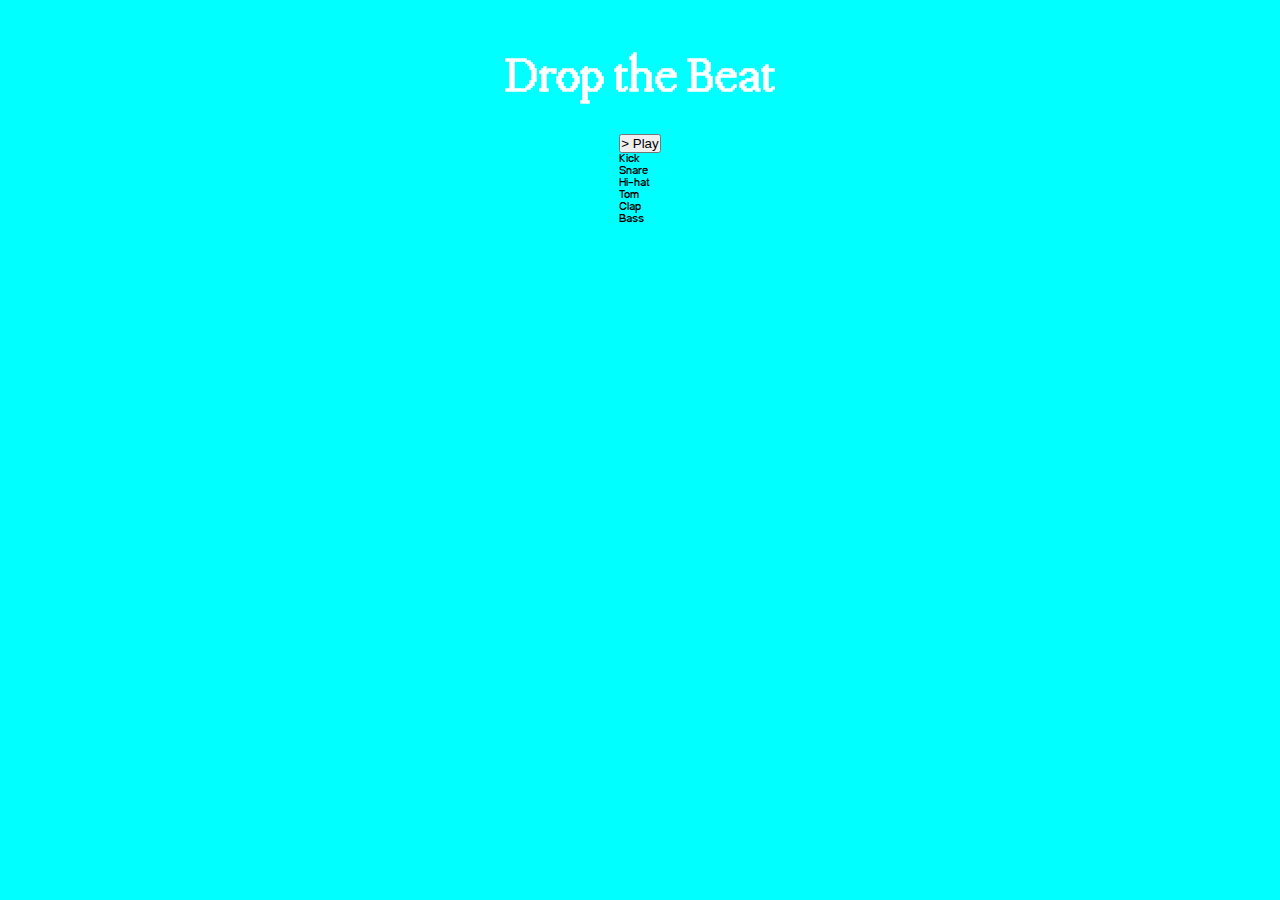
==== index.html @ ed053c02 "main" ====
<!DOCTYPE html>
<html lang="en">
<head>
    <meta charset="UTF-8" />
    <meta name="viewport" content="width=device-width, initial-scale=1.0" />
    <meta http-equiv="X-UA-Compatible" content="ie=edge" />
    <title>Music App</title>
    <link rel="stylesheet" href="styles.css" />
</head>
    <!-- main screen -->
    <div class="main-container">
        <header>
            <h1>Drop the Beat</h1>
        </header>
        <div class="general-section-user">
            <div id="user-music-controls">
                <p id="button-play-div">
                    <button onclick="playUserMusic()" class="btn-control" id="btn-play">
                        > Play
                    </button>
                </p>
                <p id="start-or-listen-button"></p>
            </div>
            <div class="user-notes-pad">
                <div class="notes-def-col">
                    <div class="note-def">
                        Kick
                        <audio class="sound" src="assets/sounds/kit1/kick2.wav"></audio>
                    </div>
                    <div class="note-def">
                        Snare
                        <audio class="sound" src="assets/sounds/kit1/snare2.wav"></audio>
                    </div>
                    <div class="note-def">
                        Hi-hat
                        <audio class="sound" src="assets/sounds/kit1/hi-hat3.wav"></audio>
                    </div>
                    <div class="note-def">
                        Tom
                        <audio class="sound" src="assets/sounds/kit1/tom2.wav"></audio>
                    </div>
                    <div class="note-def">
                        Clap
                        <audio class="sound" src="assets/sounds/kit1/clap1.wav"></audio>
                    </div>
                    <div class="note-def">
                        Bass
                        <audio class="sound" src="assets/sounds/kit1/bass1.wav"></audio>
                    </div>
                </div>
</body>
<script src="src/partitions.js"></script>
<script src="src/setup.js"></script>
<script src="src/index.js"></script>
</html>
---- styles.css ----
@font-face {
    font-family: 'PP Mondwest';
    src: url('/assets/fonts/PPMondwest-Regular.otf');
}

@font-face {
    font-family: 'PP  Neuebit';
    src: url('/assets/fonts/PPNeueBit-Bold.otf');
}

* {
  margin: 0;
  padding: 0;
  box-sizing: border-box;
}

body {
  font-family: 'PP  Neuebit';
  background-color: aqua;
}

#game-start-page {
  display: flex;
  align-items: center;
  top: 130px;
  left: 10vw;
  width: 80vw;
  height: 500px;
}

#score-board {
  display: none;
  flex-direction: column;
  align-items: center;
  top: 30vh;
  left: 30vw;
  width: 500px;
  animation-name: boxAppears;
  animation-duration: 1s;
}

#end-game-board {
  display: none;
  flex-direction: column;
  align-items: center;
  top: 0;
  left: 20vw;
  width: 700px;
  animation-name: boxAppears;
  animation-duration: 1s;
}

#game-start-page,
#score-board,
#end-game-board {
  position: fixed;
  border: solid 3px black;
  background-color: white;
  border-radius: 20px;
  padding: 30px 10px;
  box-shadow: 3px 3px 10px rgba(0, 0, 0, 0.7);
}

#end-game-buttons {
  display: flex;
}

#end-game-board p,
#score-board p {
  line-height: 35px;
  font-size: 22px;
}

.board-total-p,
#board-total-score,
#end-game-score {
  font-weight: bold;
  font-size: 30px;
}

.game-description {
  flex: 1;
  display: flex;
  flex-direction: column;
  align-items: center;
}

.game-description img {
  width: 100%;
  height: auto;
}

.game-description p {
  font-size: 20px;
  line-height: 30px;
  text-align: center;
  padding: 10px;
}

.main-container {
  display: flex;
  flex-wrap: wrap;
  justify-content: center;
  align-items: center;
}

header {
  width: 100%;
}

h1 {
  margin: 50px 0 30px 0;
  text-align: center;
  font-family: "PP Mondwest";
  color: white;
  font-size: 50px;
  font-weight: 700;
}

h2 {
  text-align: center;
  font-family: "PP Mondwest", sans-serif;
  font-size: 30px;
  font-weight: 700;
  padding: 15px 0;
}

header p {
  font-size: 20px;
}

.note-def:hover,
.btn-control:hover {
  background-color: rgb(0, 38, 255);
}

.note-def:active {
  transform: scale(0.8);
}
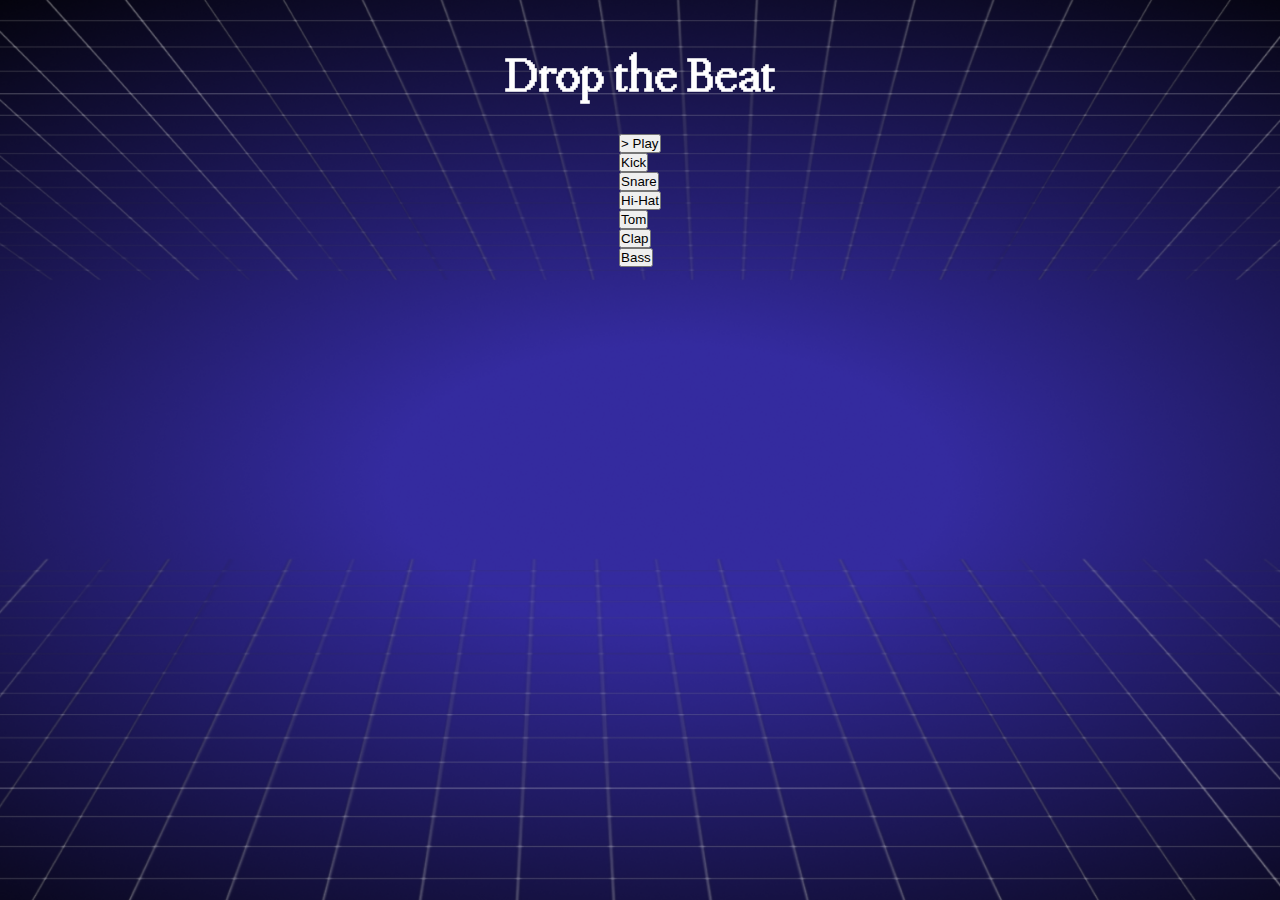
==== commit 1bd030af: "made the audio function" ====
--- a/index.html
+++ b/index.html
@@ -24,28 +24,28 @@
             <div class="user-notes-pad">
                 <div class="notes-def-col">
                     <div class="note-def">
-                        Kick
-                        <audio class="sound" src="assets/sounds/kit1/kick2.wav"></audio>
+                        <button onclick="playSound('kick-audio')">Kick</button>
+                        <audio  id="kick-audio" class="sound" src="assets/sounds/kit1/kick2.wav"></audio>
                     </div>
                     <div class="note-def">
-                        Snare
-                        <audio class="sound" src="assets/sounds/kit1/snare2.wav"></audio>
+                        <button onclick="playSound('snare2-audio')">Snare</button>
+                        <audio id="snare2-audio" class="sound" src="assets/sounds/kit1/snare2.wav"></audio>
                     </div>
                     <div class="note-def">
-                        Hi-hat
-                        <audio class="sound" src="assets/sounds/kit1/hi-hat3.wav"></audio>
+                        <button onclick="playSound('hi-hat1-audio')">Hi-Hat</button>
+                        <audio id="hi-hat1-audio" class="sound" src="assets/sounds/kit1/hi-hat3.wav"></audio>
                     </div>
                     <div class="note-def">
-                        Tom
-                        <audio class="sound" src="assets/sounds/kit1/tom2.wav"></audio>
+                        <button onclick="playSound('tom1-audio')">Tom</button>
+                        <audio id="tom1-audio" class="sound" src="assets/sounds/kit1/tom2.wav"></audio>
                     </div>
                     <div class="note-def">
-                        Clap
-                        <audio class="sound" src="assets/sounds/kit1/clap1.wav"></audio>
+                        <button onclick="playSound('clap1-audio')">Clap</button>
+                        <audio id="clap1-audio" class="sound" src="assets/sounds/kit1/clap1.wav"></audio>
                     </div>
                     <div class="note-def">
-                        Bass
-                        <audio class="sound" src="assets/sounds/kit1/bass1.wav"></audio>
+                        <button onclick="playSound('bass1-audio')">Bass</button>
+                        <audio id="bass1-audio" class="sound" src="assets/sounds/kit1/bass1.wav"></audio>
                     </div>
                 </div>
 </body>
--- a/styles.css
+++ b/styles.css
@@ -15,8 +15,12 @@
 }
 
 body {
+  height: 100vh;
   font-family: 'PP  Neuebit';
-  background-color: aqua;
+  background-image: url('assets/images/BG1.png');
+  background-size: cover;
+  background-position: center;
+  background-repeat: no-repeat;
 }
 
 #game-start-page {
@@ -131,7 +135,7 @@
 
 .note-def:hover,
 .btn-control:hover {
-  background-color: rgb(0, 38, 255);
+  /* background-color: rgb(0, 38, 255); */
 }
 
 .note-def:active {
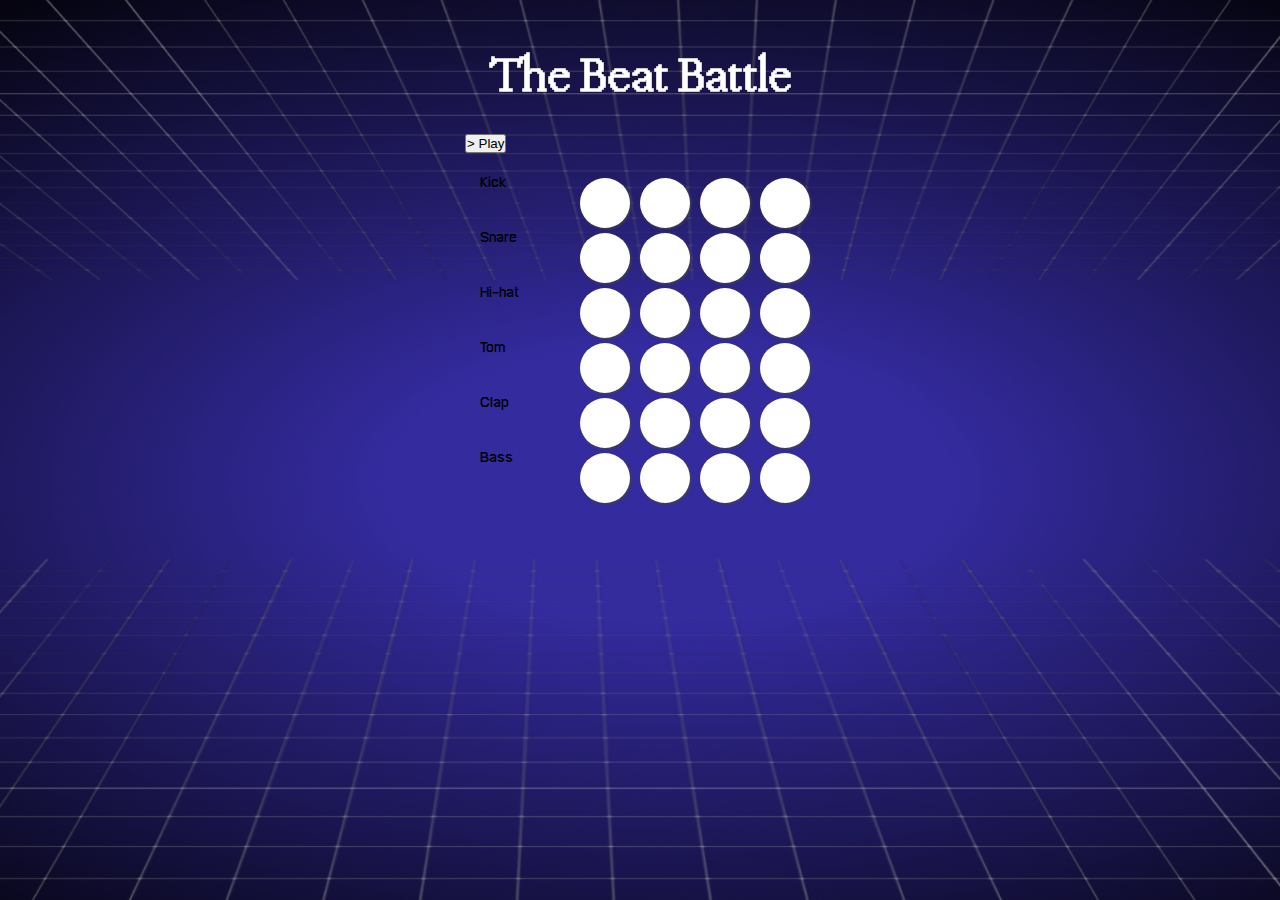
==== commit b0be40f1: "made the beat work" ====
--- a/index.html
+++ b/index.html
@@ -7,49 +7,84 @@
     <title>Music App</title>
     <link rel="stylesheet" href="styles.css" />
 </head>
-    <!-- main screen -->
+    <!-- MAIN SCREEN -->
     <div class="main-container">
         <header>
-            <h1>Drop the Beat</h1>
+          <h1>The Beat Battle</h1>
         </header>
         <div class="general-section-user">
-            <div id="user-music-controls">
-                <p id="button-play-div">
-                    <button onclick="playUserMusic()" class="btn-control" id="btn-play">
-                        > Play
-                    </button>
-                </p>
-                <p id="start-or-listen-button"></p>
+          <div id="user-music-controls">
+            <p id="button-play-div">
+              <button onclick="playUserMusic()" class="btn-control" id="btn-play">
+                > Play
+              </button>
+            </p>
+            <p id="start-or-listen-button"></p>
+          </div>
+          <div class="user-notes-pad">
+            <div class="notes-def-col">
+              <div class="note-def">
+                Kick
+                <audio class="sound" src="assets/sounds/kit1/kick2.wav"></audio>
+              </div>
+              <div class="note-def">
+                Snare
+                <audio class="sound" src="assets/sounds/kit1/snare2.wav"></audio>
+              </div>
+              <div class="note-def">
+                Hi-hat
+                <audio class="sound" src="assets/sounds/kit1/hi-hat3.wav"></audio>
+              </div>
+              <div class="note-def">
+                Tom
+                <audio class="sound" src="assets/sounds/kit1/tom2.wav"></audio>
+              </div>
+              <div class="note-def">
+                Clap
+                <audio class="sound" src="assets/sounds/kit1/clap1.wav"></audio>
+              </div>
+              <div class="note-def">
+                Bass
+                <audio class="sound" src="assets/sounds/kit1/bass1.wav"></audio>
+              </div>
             </div>
-            <div class="user-notes-pad">
-                <div class="notes-def-col">
-                    <div class="note-def">
-                        <button onclick="playSound('kick-audio')">Kick</button>
-                        <audio  id="kick-audio" class="sound" src="assets/sounds/kit1/kick2.wav"></audio>
-                    </div>
-                    <div class="note-def">
-                        <button onclick="playSound('snare2-audio')">Snare</button>
-                        <audio id="snare2-audio" class="sound" src="assets/sounds/kit1/snare2.wav"></audio>
-                    </div>
-                    <div class="note-def">
-                        <button onclick="playSound('hi-hat1-audio')">Hi-Hat</button>
-                        <audio id="hi-hat1-audio" class="sound" src="assets/sounds/kit1/hi-hat3.wav"></audio>
-                    </div>
-                    <div class="note-def">
-                        <button onclick="playSound('tom1-audio')">Tom</button>
-                        <audio id="tom1-audio" class="sound" src="assets/sounds/kit1/tom2.wav"></audio>
-                    </div>
-                    <div class="note-def">
-                        <button onclick="playSound('clap1-audio')">Clap</button>
-                        <audio id="clap1-audio" class="sound" src="assets/sounds/kit1/clap1.wav"></audio>
-                    </div>
-                    <div class="note-def">
-                        <button onclick="playSound('bass1-audio')">Bass</button>
-                        <audio id="bass1-audio" class="sound" src="assets/sounds/kit1/bass1.wav"></audio>
-                    </div>
-                </div>
-</body>
-<script src="src/partitions.js"></script>
-<script src="src/setup.js"></script>
-<script src="src/index.js"></script>
+            <div class="notes-col">
+                <div class="note" id="note-0-0" data-sound-index="0"></div>
+                <div class="note" id="note-0-1" data-sound-index="1"></div>
+                <div class="note" id="note-0-2" data-sound-index="2"></div>
+                <div class="note" id="note-0-3" data-sound-index="3"></div>
+                <div class="note" id="note-0-4" data-sound-index="4"></div>
+                <div class="note" id="note-0-5" data-sound-index="5"></div>
+            </div>
+            <div class="notes-col">
+              <div class="note" id="note-1-0"></div>
+              <div class="note" id="note-1-1"></div>
+              <div class="note" id="note-1-2"></div>
+              <div class="note" id="note-1-3"></div>
+              <div class="note" id="note-1-4"></div>
+              <div class="note" id="note-1-5"></div>
+            </div>
+            <div class="notes-col">
+              <div class="note" id="note-2-0"></div>
+              <div class="note" id="note-2-1"></div>
+              <div class="note" id="note-2-2"></div>
+              <div class="note" id="note-2-3"></div>
+              <div class="note" id="note-2-4"></div>
+              <div class="note" id="note-2-5"></div>
+            </div>
+            <div class="notes-col">
+              <div class="note" id="note-3-0"></div>
+              <div class="note" id="note-3-1"></div>
+              <div class="note" id="note-3-2"></div>
+              <div class="note" id="note-3-3"></div>
+              <div class="note" id="note-3-4"></div>
+              <div class="note" id="note-3-5"></div>
+            </div>
+          </div>
+        </div>
+      </div>
+    </body>
+    <script src="src/partitions.js"></script>
+    <script src="src/setup.js"></script>
+    <script src="src/main.js"></script>
 </html>--- a/styles.css
+++ b/styles.css
@@ -140,4 +140,52 @@
 
 .note-def:active {
   transform: scale(0.8);
+}
+
+/* KEONAS CODE */
+
+.notes-col {
+  margin: 20px 0;
+  padding: 0;
+}
+
+.note-def {
+  margin: 5px;
+  padding-left: 10px;
+  height: 50px;
+  width: 100px;
+  display: flex;
+  align-items: center;
+  font-size: 20px;
+  border-radius: 3px;
+}
+
+.note {
+  margin: 5px;
+  height: 50px;
+  width: 50px;
+  background-color: white;
+  border-radius: 30px;
+  box-shadow: 1px 1px 3px #444;
+}
+
+.user-notes-pad {
+  display: flex;
+  justify-content: center;
+}
+
+.notes-col-highlighted {
+  background-color: #FF1BE4;
+  filter: blur(1px);
+  opacity: 90%;
+  border-radius: 30px;;
+  /* transition: ease-in-out;
+    transition-duration: 0.2s; */
+}
+
+.highlighted {
+  background-color: #FF1BE4;
+  transform: scale(0.8);
+  transition: ease;
+  transition-duration: 0.3s;
 }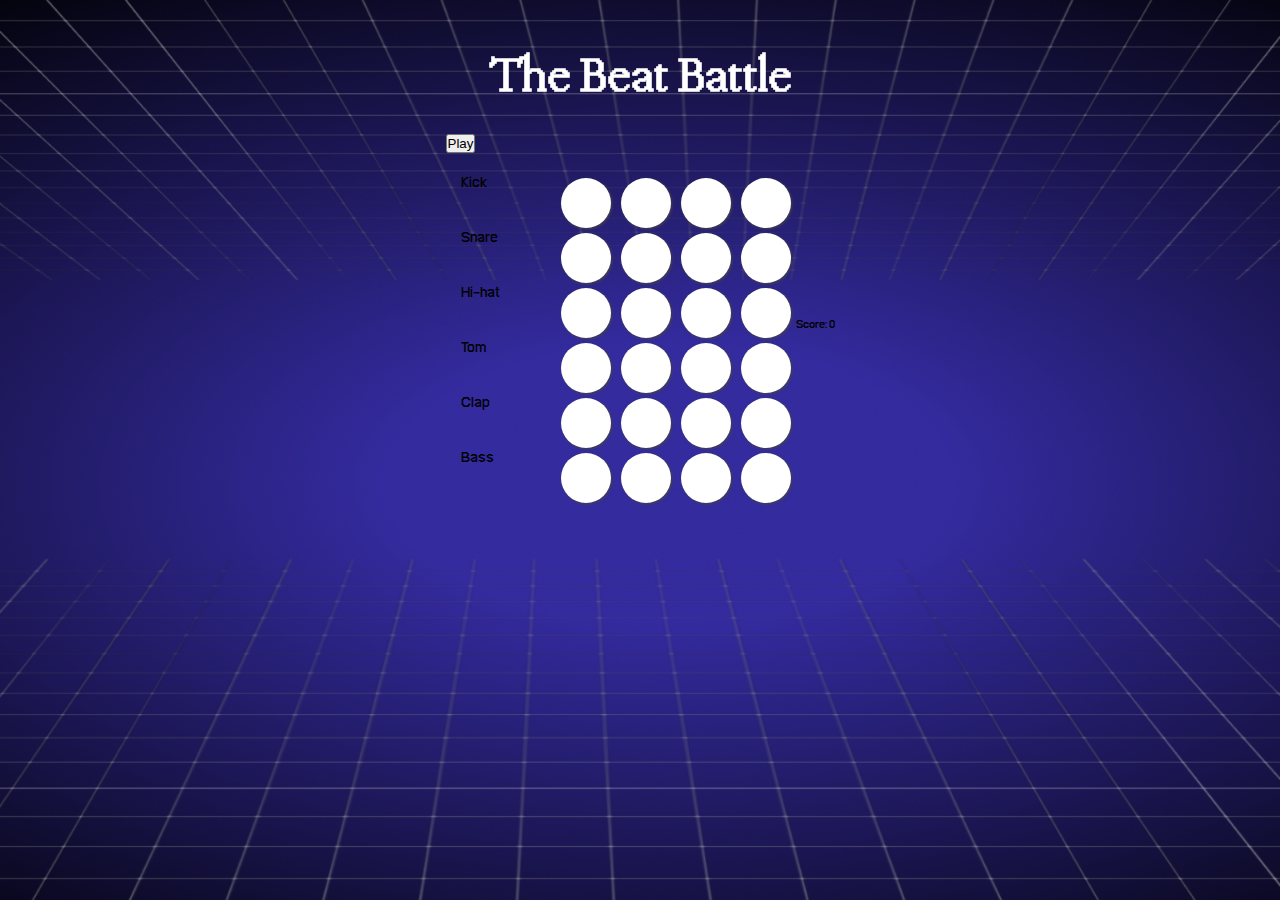
==== commit 713faf3e: "fixed play and stop button" ====
--- a/index.html
+++ b/index.html
@@ -16,7 +16,7 @@
           <div id="user-music-controls">
             <p id="button-play-div">
               <button onclick="playUserMusic()" class="btn-control" id="btn-play">
-                > Play
+                Play
               </button>
             </p>
             <p id="start-or-listen-button"></p>
@@ -82,6 +82,20 @@
             </div>
           </div>
         </div>
+        <div class="general-section-auto">
+          <div class="stats-zone">
+            <p><span id="score-span">Score: 0 </span></p>
+            <p><span id="time-span"> </span></p>
+          </div>
+          <div class="opponent-character">
+            <div class="dialog-bubble">
+              <p id="feedback-zone"></p>
+            </div>
+            <div class="opponent-character-pic">
+              <img src="assets/images/dj-char-2.png" alt="" />
+            </div>
+          </div>
+        </div>
       </div>
     </body>
     <script src="src/partitions.js"></script>
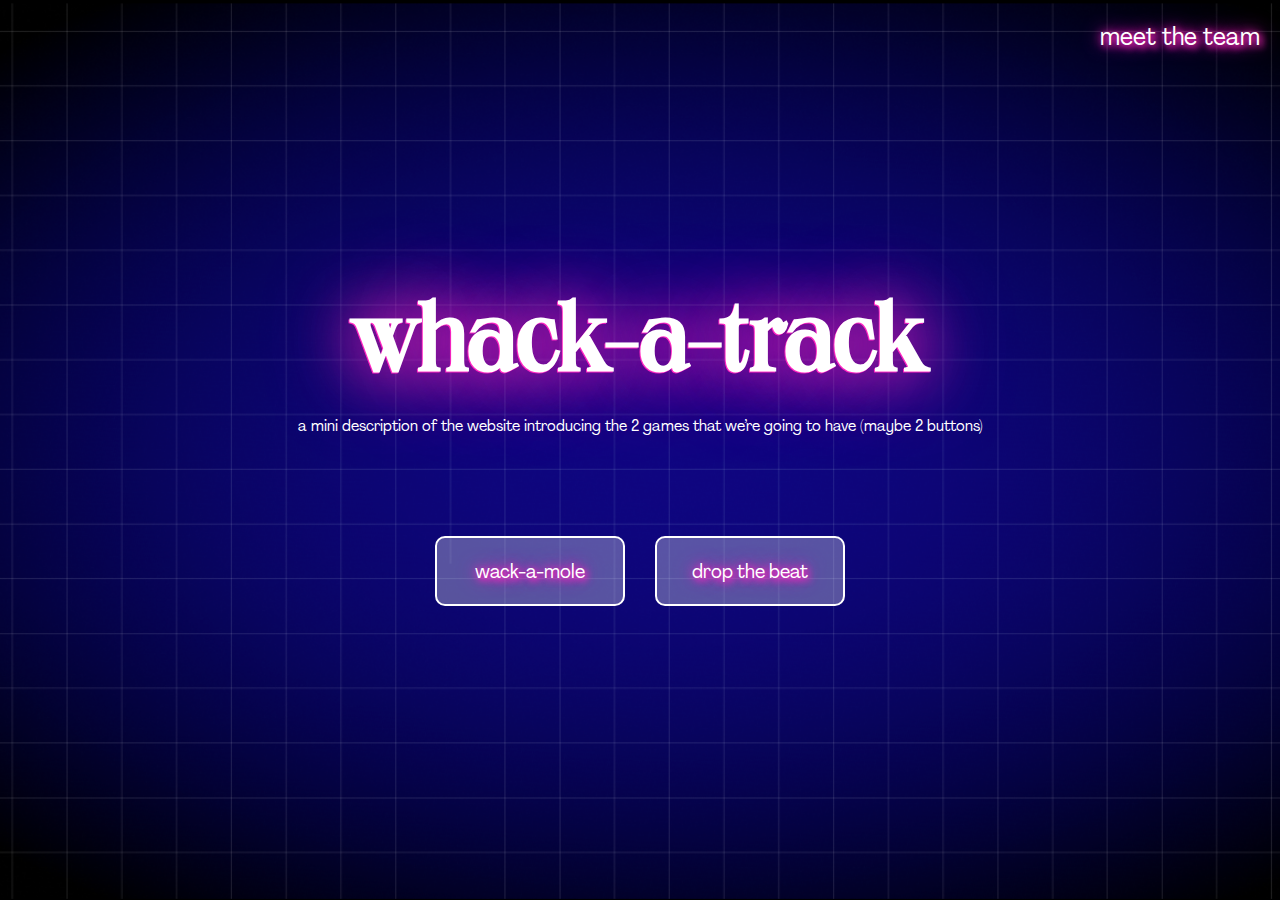
==== commit af1480eb: "made the home page" ====
--- a/index.html
+++ b/index.html
@@ -1,104 +1,28 @@
 <!DOCTYPE html>
 <html lang="en">
 <head>
-    <meta charset="UTF-8" />
-    <meta name="viewport" content="width=device-width, initial-scale=1.0" />
-    <meta http-equiv="X-UA-Compatible" content="ie=edge" />
-    <title>Music App</title>
-    <link rel="stylesheet" href="styles.css" />
+    <meta charset="UTF-8">
+    <meta name="viewport" content="width=device-width, initial-scale=1.0">
+    <title>Whack-a-Track</title>
+    <link rel="stylesheet" href="styles.css"/>
 </head>
-    <!-- MAIN SCREEN -->
-    <div class="main-container">
-        <header>
-          <h1>The Beat Battle</h1>
-        </header>
-        <div class="general-section-user">
-          <div id="user-music-controls">
-            <p id="button-play-div">
-              <button onclick="playUserMusic()" class="btn-control" id="btn-play">
-                Play
-              </button>
-            </p>
-            <p id="start-or-listen-button"></p>
-          </div>
-          <div class="user-notes-pad">
-            <div class="notes-def-col">
-              <div class="note-def">
-                Kick
-                <audio class="sound" src="assets/sounds/kit1/kick2.wav"></audio>
-              </div>
-              <div class="note-def">
-                Snare
-                <audio class="sound" src="assets/sounds/kit1/snare2.wav"></audio>
-              </div>
-              <div class="note-def">
-                Hi-hat
-                <audio class="sound" src="assets/sounds/kit1/hi-hat3.wav"></audio>
-              </div>
-              <div class="note-def">
-                Tom
-                <audio class="sound" src="assets/sounds/kit1/tom2.wav"></audio>
-              </div>
-              <div class="note-def">
-                Clap
-                <audio class="sound" src="assets/sounds/kit1/clap1.wav"></audio>
-              </div>
-              <div class="note-def">
-                Bass
-                <audio class="sound" src="assets/sounds/kit1/bass1.wav"></audio>
-              </div>
+<body>
+    <div class="mainContainer">
+        <div class="childContainer">
+            <header>
+                <h1>whack-a-track</h1>
+            </header>
+            <div class="description">
+                <p>a mini description of the website introducing the 2 games that we’re going to have (maybe 2 buttons)</p>
             </div>
-            <div class="notes-col">
-                <div class="note" id="note-0-0" data-sound-index="0"></div>
-                <div class="note" id="note-0-1" data-sound-index="1"></div>
-                <div class="note" id="note-0-2" data-sound-index="2"></div>
-                <div class="note" id="note-0-3" data-sound-index="3"></div>
-                <div class="note" id="note-0-4" data-sound-index="4"></div>
-                <div class="note" id="note-0-5" data-sound-index="5"></div>
+            <div class="navBtn">
+                <p><a href="/">wack-a-mole</a></p>
+                <p><a href="/DropTheBeat/beats.html">drop the beat</a></p>
             </div>
-            <div class="notes-col">
-              <div class="note" id="note-1-0"></div>
-              <div class="note" id="note-1-1"></div>
-              <div class="note" id="note-1-2"></div>
-              <div class="note" id="note-1-3"></div>
-              <div class="note" id="note-1-4"></div>
-              <div class="note" id="note-1-5"></div>
-            </div>
-            <div class="notes-col">
-              <div class="note" id="note-2-0"></div>
-              <div class="note" id="note-2-1"></div>
-              <div class="note" id="note-2-2"></div>
-              <div class="note" id="note-2-3"></div>
-              <div class="note" id="note-2-4"></div>
-              <div class="note" id="note-2-5"></div>
-            </div>
-            <div class="notes-col">
-              <div class="note" id="note-3-0"></div>
-              <div class="note" id="note-3-1"></div>
-              <div class="note" id="note-3-2"></div>
-              <div class="note" id="note-3-3"></div>
-              <div class="note" id="note-3-4"></div>
-              <div class="note" id="note-3-5"></div>
-            </div>
-          </div>
         </div>
-        <div class="general-section-auto">
-          <div class="stats-zone">
-            <p><span id="score-span">Score: 0 </span></p>
-            <p><span id="time-span"> </span></p>
-          </div>
-          <div class="opponent-character">
-            <div class="dialog-bubble">
-              <p id="feedback-zone"></p>
-            </div>
-            <div class="opponent-character-pic">
-              <img src="assets/images/dj-char-2.png" alt="" />
-            </div>
-          </div>
+        <div class="team">
+            <a href="/team.html">meet the team</a>
         </div>
-      </div>
-    </body>
-    <script src="src/partitions.js"></script>
-    <script src="src/setup.js"></script>
-    <script src="src/main.js"></script>
+    </div>
+</body>
 </html>--- a/styles.css
+++ b/styles.css
@@ -6,6 +6,16 @@
 @font-face {
     font-family: 'PP  Neuebit';
     src: url('/assets/fonts/PPNeueBit-Bold.otf');
+}
+
+@font-face {
+    font-family: 'PP Neue World';
+    src: url('/assets/fonts/PPNeueWorld-Regular.otf');
+}
+
+@font-face {
+    font-family: 'PP Agrandir';
+    src: url('/assets/fonts/PPAgrandir-NarrowRegular.otf');
 }
 
 * {
@@ -17,175 +27,106 @@
 body {
   height: 100vh;
   font-family: 'PP  Neuebit';
-  background-image: url('assets/images/BG1.png');
+  background-image: url('assets/images/BG2.png');
   background-size: cover;
   background-position: center;
   background-repeat: no-repeat;
 }
 
-#game-start-page {
-  display: flex;
-  align-items: center;
-  top: 130px;
-  left: 10vw;
-  width: 80vw;
-  height: 500px;
+h1 {
+    font-family: "PP Neue World";
+    color: white;
+    font-size: 100px;
+    text-shadow:
+        -1px 1px 0 #FF25C2,
+        0 0 60px #FF25C2, 
+        0 0 90px #FF25C2; 
 }
 
-#score-board {
-  display: none;
-  flex-direction: column;
-  align-items: center;
-  top: 30vh;
-  left: 30vw;
-  width: 500px;
-  animation-name: boxAppears;
-  animation-duration: 1s;
+p {
+    font-family: 'PP Agrandir';
+    font-size: 16px;
+    color: white;
 }
 
-#end-game-board {
-  display: none;
-  flex-direction: column;
-  align-items: center;
-  top: 0;
-  left: 20vw;
-  width: 700px;
-  animation-name: boxAppears;
-  animation-duration: 1s;
+.mainContainer {
+    display: flex;
+    flex-wrap: wrap;
+    justify-content: center;
+    align-items: center;
+    height: 100vh;
 }
 
-#game-start-page,
-#score-board,
-#end-game-board {
-  position: fixed;
-  border: solid 3px black;
-  background-color: white;
-  border-radius: 20px;
-  padding: 30px 10px;
-  box-shadow: 3px 3px 10px rgba(0, 0, 0, 0.7);
+.childContainer {
+    display: flex;
+    flex-direction: column;
+    justify-content: center;
+    align-items: center;
+    row-gap: 10px;
 }
 
-#end-game-buttons {
-  display: flex;
+.navBtn {
+    display: flex;
+    flex-direction: row;
+    column-gap: 30px;
+    margin-top: 90px;
 }
 
-#end-game-board p,
-#score-board p {
-  line-height: 35px;
-  font-size: 22px;
+.navBtn > :nth-child(1) {
+    height: 70px;
+    width: 190px;
+    background-color: rgba(255, 255, 255, 0.312);
+    text-align: center;
+    justify-content: center;
+    align-content: center;
+    border-radius: 10px;
+    border: white solid 2px;
+    font-size: 20px;
 }
 
-.board-total-p,
-#board-total-score,
-#end-game-score {
-  font-weight: bold;
-  font-size: 30px;
+.navBtn a:nth-child(1) {
+    text-decoration: none; 
+    color: white; 
+    text-shadow:
+        3px 3px 6px #FF25C2, 
+        0 0 10px #FF25C2,  
+        0 0 20px #FF25C2; 
 }
 
-.game-description {
-  flex: 1;
-  display: flex;
-  flex-direction: column;
-  align-items: center;
+.navBtn > :nth-child(2) {
+    height: 70px;
+    width: 190px;
+    background-color: rgba(255, 255, 255, 0.312);
+    text-align: center;
+    justify-content: center;
+    align-content: center;
+    border-radius: 10px;
+    border: white solid 2px;
+    font-size: 20px;
 }
 
-.game-description img {
-  width: 100%;
-  height: auto;
+.navBtn a:nth-child(2) {
+    text-decoration: none;
+    color: white; 
 }
 
-.game-description p {
-  font-size: 20px;
-  line-height: 30px;
-  text-align: center;
-  padding: 10px;
+.team {
+    display: flex;
+    justify-content: flex-end; 
+    align-items: flex-start; 
+    position: absolute; 
+    top: 0;
+    right: 0;
+    padding: 20px;
+    font-family: 'PP Agrandir'; 
 }
 
-.main-container {
-  display: flex;
-  flex-wrap: wrap;
-  justify-content: center;
-  align-items: center;
-}
-
-header {
-  width: 100%;
-}
-
-h1 {
-  margin: 50px 0 30px 0;
-  text-align: center;
-  font-family: "PP Mondwest";
-  color: white;
-  font-size: 50px;
-  font-weight: 700;
-}
-
-h2 {
-  text-align: center;
-  font-family: "PP Mondwest", sans-serif;
-  font-size: 30px;
-  font-weight: 700;
-  padding: 15px 0;
-}
-
-header p {
-  font-size: 20px;
-}
-
-.note-def:hover,
-.btn-control:hover {
-  /* background-color: rgb(0, 38, 255); */
-}
-
-.note-def:active {
-  transform: scale(0.8);
-}
-
-/* KEONAS CODE */
-
-.notes-col {
-  margin: 20px 0;
-  padding: 0;
-}
-
-.note-def {
-  margin: 5px;
-  padding-left: 10px;
-  height: 50px;
-  width: 100px;
-  display: flex;
-  align-items: center;
-  font-size: 20px;
-  border-radius: 3px;
-}
-
-.note {
-  margin: 5px;
-  height: 50px;
-  width: 50px;
-  background-color: white;
-  border-radius: 30px;
-  box-shadow: 1px 1px 3px #444;
-}
-
-.user-notes-pad {
-  display: flex;
-  justify-content: center;
-}
-
-.notes-col-highlighted {
-  background-color: #FF1BE4;
-  filter: blur(1px);
-  opacity: 90%;
-  border-radius: 30px;;
-  /* transition: ease-in-out;
-    transition-duration: 0.2s; */
-}
-
-.highlighted {
-  background-color: #FF1BE4;
-  transform: scale(0.8);
-  transition: ease;
-  transition-duration: 0.3s;
+.team a {
+    text-decoration: none; 
+    color: white; 
+    font-size: 25px;
+    text-shadow:
+    3px 3px 6px #FF25C2, 
+    0 0 10px #FF25C2,  
+    0 0 20px #FF25C2;
 }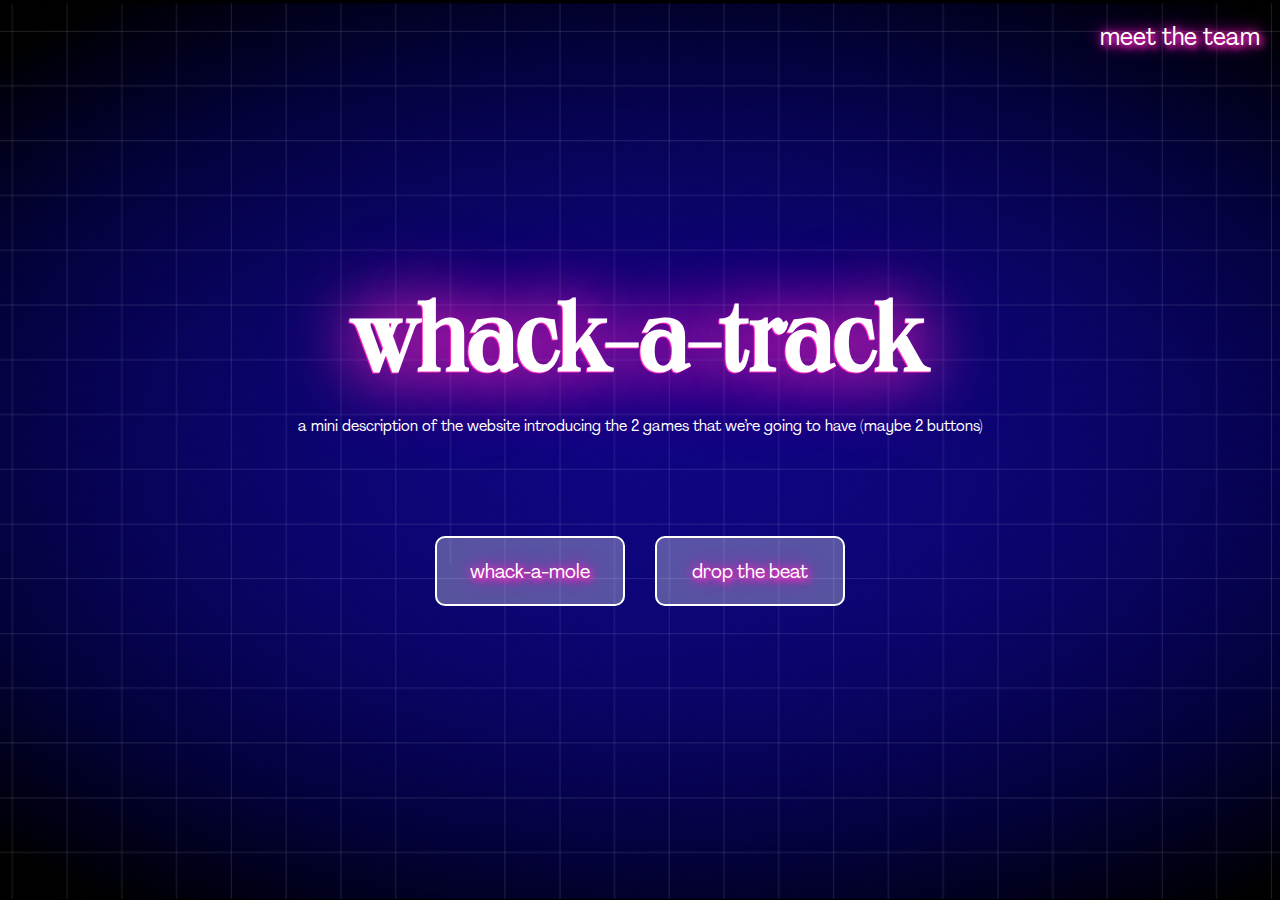
==== commit fc6195a6: "whack-a-mole game added" ====
--- a/index.html
+++ b/index.html
@@ -16,7 +16,7 @@
                 <p>a mini description of the website introducing the 2 games that we’re going to have (maybe 2 buttons)</p>
             </div>
             <div class="navBtn">
-                <p><a href="/">wack-a-mole</a></p>
+                <p><a href="/Whack-a-mole/mole.html">whack-a-mole</a></p>
                 <p><a href="/DropTheBeat/beats.html">drop the beat</a></p>
             </div>
         </div>
--- a/styles.css
+++ b/styles.css
@@ -19,18 +19,18 @@
 }
 
 * {
-  margin: 0;
-  padding: 0;
-  box-sizing: border-box;
+    margin: 0;
+    padding: 0;
+    box-sizing: border-box;
 }
 
 body {
-  height: 100vh;
-  font-family: 'PP  Neuebit';
-  background-image: url('assets/images/BG2.png');
-  background-size: cover;
-  background-position: center;
-  background-repeat: no-repeat;
+    height: 100vh;
+    font-family: 'PP  Neuebit';
+    background-image: url('assets/images/BG2.png');
+    background-size: cover;
+    background-position: center;
+    background-repeat: no-repeat;
 }
 
 h1 {
@@ -39,8 +39,8 @@
     font-size: 100px;
     text-shadow:
         -1px 1px 0 #FF25C2,
-        0 0 60px #FF25C2, 
-        0 0 90px #FF25C2; 
+        0 0 60px #FF25C2,
+        0 0 90px #FF25C2;
 }
 
 p {
@@ -72,7 +72,7 @@
     margin-top: 90px;
 }
 
-.navBtn > :nth-child(1) {
+.navBtn> :nth-child(1) {
     height: 70px;
     width: 190px;
     background-color: rgba(255, 255, 255, 0.312);
@@ -85,15 +85,15 @@
 }
 
 .navBtn a:nth-child(1) {
-    text-decoration: none; 
-    color: white; 
+    text-decoration: none;
+    color: white;
     text-shadow:
-        3px 3px 6px #FF25C2, 
-        0 0 10px #FF25C2,  
-        0 0 20px #FF25C2; 
+        3px 3px 6px #FF25C2,
+        0 0 10px #FF25C2,
+        0 0 20px #FF25C2;
 }
 
-.navBtn > :nth-child(2) {
+.navBtn> :nth-child(2) {
     height: 70px;
     width: 190px;
     background-color: rgba(255, 255, 255, 0.312);
@@ -107,26 +107,26 @@
 
 .navBtn a:nth-child(2) {
     text-decoration: none;
-    color: white; 
+    color: white;
 }
 
 .team {
     display: flex;
-    justify-content: flex-end; 
-    align-items: flex-start; 
-    position: absolute; 
+    justify-content: flex-end;
+    align-items: flex-start;
+    position: absolute;
     top: 0;
     right: 0;
     padding: 20px;
-    font-family: 'PP Agrandir'; 
+    font-family: 'PP Agrandir';
 }
 
 .team a {
-    text-decoration: none; 
-    color: white; 
+    text-decoration: none;
+    color: white;
     font-size: 25px;
     text-shadow:
-    3px 3px 6px #FF25C2, 
-    0 0 10px #FF25C2,  
-    0 0 20px #FF25C2;
+        3px 3px 6px #FF25C2,
+        0 0 10px #FF25C2,
+        0 0 20px #FF25C2;
 }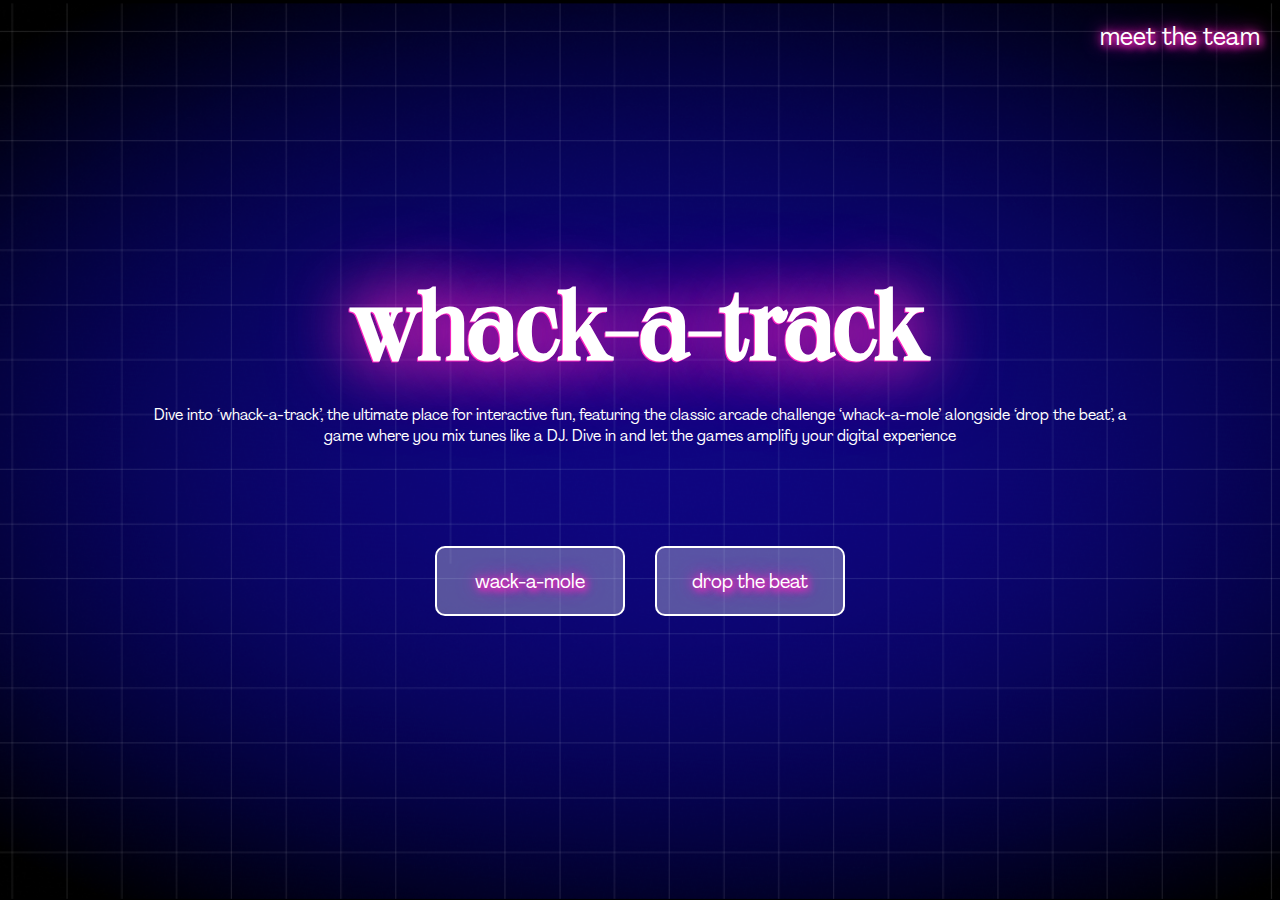
==== commit 984d5c40: "Created 'meet the team' page" ====
--- a/index.html
+++ b/index.html
@@ -13,15 +13,15 @@
                 <h1>whack-a-track</h1>
             </header>
             <div class="description">
-                <p>a mini description of the website introducing the 2 games that we’re going to have (maybe 2 buttons)</p>
+                <p>Dive into ‘whack-a-track’, the ultimate place for interactive fun, featuring the classic arcade challenge ‘whack-a-mole’ alongside ‘drop the beat’, a game where you mix tunes like a DJ. Dive in and let the games amplify your digital experience</p>
             </div>
             <div class="navBtn">
-                <p><a href="/Whack-a-mole/mole.html">whack-a-mole</a></p>
+                <p><a href="/">wack-a-mole</a></p>
                 <p><a href="/DropTheBeat/beats.html">drop the beat</a></p>
             </div>
         </div>
         <div class="team">
-            <a href="/team.html">meet the team</a>
+            <a href="/Team/team.html">meet the team</a>
         </div>
     </div>
 </body>
--- a/styles.css
+++ b/styles.css
@@ -19,18 +19,18 @@
 }
 
 * {
-    margin: 0;
-    padding: 0;
-    box-sizing: border-box;
+  margin: 0;
+  padding: 0;
+  box-sizing: border-box;
 }
 
 body {
-    height: 100vh;
-    font-family: 'PP  Neuebit';
-    background-image: url('assets/images/BG2.png');
-    background-size: cover;
-    background-position: center;
-    background-repeat: no-repeat;
+  height: 100vh;
+  font-family: 'PP  Neuebit';
+  background-image: url('assets/images/BG2.png');
+  background-size: cover;
+  background-position: center;
+  background-repeat: no-repeat;
 }
 
 h1 {
@@ -39,8 +39,8 @@
     font-size: 100px;
     text-shadow:
         -1px 1px 0 #FF25C2,
-        0 0 60px #FF25C2,
-        0 0 90px #FF25C2;
+        0 0 60px #FF25C2, 
+        0 0 90px #FF25C2; 
 }
 
 p {
@@ -65,6 +65,11 @@
     row-gap: 10px;
 }
 
+.description {
+    width: 990px;
+    text-align: center;
+}
+
 .navBtn {
     display: flex;
     flex-direction: row;
@@ -72,7 +77,7 @@
     margin-top: 90px;
 }
 
-.navBtn> :nth-child(1) {
+.navBtn > :nth-child(1) {
     height: 70px;
     width: 190px;
     background-color: rgba(255, 255, 255, 0.312);
@@ -82,18 +87,19 @@
     border-radius: 10px;
     border: white solid 2px;
     font-size: 20px;
+    cursor: pointer; 
 }
 
 .navBtn a:nth-child(1) {
-    text-decoration: none;
-    color: white;
+    text-decoration: none; 
+    color: white; 
     text-shadow:
-        3px 3px 6px #FF25C2,
-        0 0 10px #FF25C2,
-        0 0 20px #FF25C2;
+        3px 3px 6px #FF25C2, 
+        0 0 10px #FF25C2,  
+        0 0 20px #FF25C2; 
 }
 
-.navBtn> :nth-child(2) {
+.navBtn > :nth-child(2) {
     height: 70px;
     width: 190px;
     background-color: rgba(255, 255, 255, 0.312);
@@ -103,30 +109,31 @@
     border-radius: 10px;
     border: white solid 2px;
     font-size: 20px;
+    cursor: pointer; 
 }
 
 .navBtn a:nth-child(2) {
     text-decoration: none;
-    color: white;
+    color: white; 
 }
 
 .team {
     display: flex;
-    justify-content: flex-end;
-    align-items: flex-start;
-    position: absolute;
+    justify-content: flex-end; 
+    align-items: flex-start; 
+    position: absolute; 
     top: 0;
     right: 0;
     padding: 20px;
-    font-family: 'PP Agrandir';
+    font-family: 'PP Agrandir'; 
 }
 
 .team a {
-    text-decoration: none;
-    color: white;
+    text-decoration: none; 
+    color: white; 
     font-size: 25px;
     text-shadow:
-        3px 3px 6px #FF25C2,
-        0 0 10px #FF25C2,
-        0 0 20px #FF25C2;
+    3px 3px 6px #FF25C2, 
+    0 0 10px #FF25C2,  
+    0 0 20px #FF25C2;
 }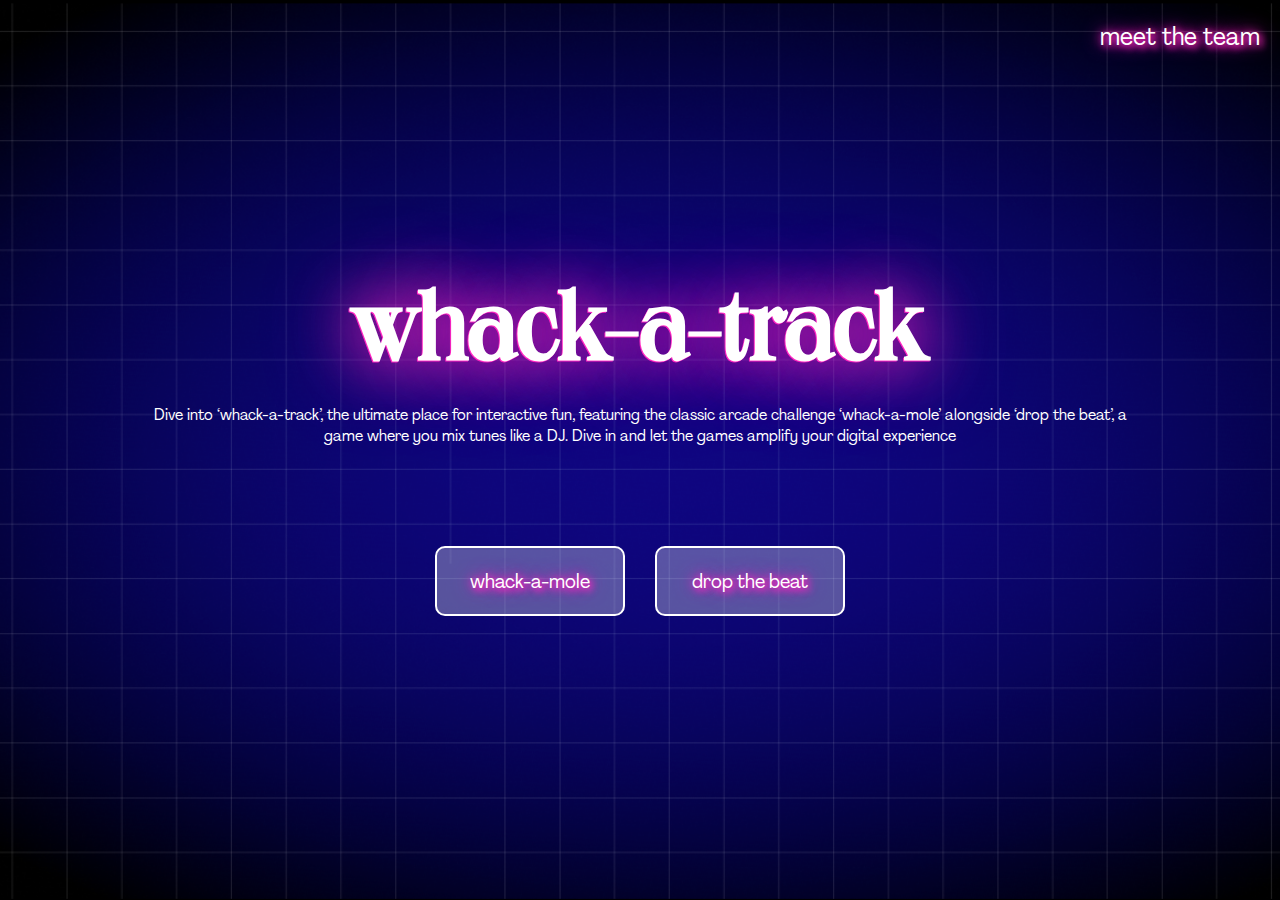
==== commit 9e8f38ff: "Merge branch 'main' of https://github.com/tinaduo/frontend-final" ====
--- a/index.html
+++ b/index.html
@@ -16,7 +16,7 @@
                 <p>Dive into ‘whack-a-track’, the ultimate place for interactive fun, featuring the classic arcade challenge ‘whack-a-mole’ alongside ‘drop the beat’, a game where you mix tunes like a DJ. Dive in and let the games amplify your digital experience</p>
             </div>
             <div class="navBtn">
-                <p><a href="/">wack-a-mole</a></p>
+                <p><a href="/Whack-a-mole/mole.html">whack-a-mole</a></p>
                 <p><a href="/DropTheBeat/beats.html">drop the beat</a></p>
             </div>
         </div>
--- a/styles.css
+++ b/styles.css
@@ -19,18 +19,18 @@
 }
 
 * {
-  margin: 0;
-  padding: 0;
-  box-sizing: border-box;
+    margin: 0;
+    padding: 0;
+    box-sizing: border-box;
 }
 
 body {
-  height: 100vh;
-  font-family: 'PP  Neuebit';
-  background-image: url('assets/images/BG2.png');
-  background-size: cover;
-  background-position: center;
-  background-repeat: no-repeat;
+    height: 100vh;
+    font-family: 'PP  Neuebit';
+    background-image: url('assets/images/BG2.png');
+    background-size: cover;
+    background-position: center;
+    background-repeat: no-repeat;
 }
 
 h1 {
@@ -39,8 +39,8 @@
     font-size: 100px;
     text-shadow:
         -1px 1px 0 #FF25C2,
-        0 0 60px #FF25C2, 
-        0 0 90px #FF25C2; 
+        0 0 60px #FF25C2,
+        0 0 90px #FF25C2;
 }
 
 p {
@@ -77,7 +77,7 @@
     margin-top: 90px;
 }
 
-.navBtn > :nth-child(1) {
+.navBtn> :nth-child(1) {
     height: 70px;
     width: 190px;
     background-color: rgba(255, 255, 255, 0.312);
@@ -91,15 +91,15 @@
 }
 
 .navBtn a:nth-child(1) {
-    text-decoration: none; 
-    color: white; 
+    text-decoration: none;
+    color: white;
     text-shadow:
-        3px 3px 6px #FF25C2, 
-        0 0 10px #FF25C2,  
-        0 0 20px #FF25C2; 
+        3px 3px 6px #FF25C2,
+        0 0 10px #FF25C2,
+        0 0 20px #FF25C2;
 }
 
-.navBtn > :nth-child(2) {
+.navBtn> :nth-child(2) {
     height: 70px;
     width: 190px;
     background-color: rgba(255, 255, 255, 0.312);
@@ -114,26 +114,26 @@
 
 .navBtn a:nth-child(2) {
     text-decoration: none;
-    color: white; 
+    color: white;
 }
 
 .team {
     display: flex;
-    justify-content: flex-end; 
-    align-items: flex-start; 
-    position: absolute; 
+    justify-content: flex-end;
+    align-items: flex-start;
+    position: absolute;
     top: 0;
     right: 0;
     padding: 20px;
-    font-family: 'PP Agrandir'; 
+    font-family: 'PP Agrandir';
 }
 
 .team a {
-    text-decoration: none; 
-    color: white; 
+    text-decoration: none;
+    color: white;
     font-size: 25px;
     text-shadow:
-    3px 3px 6px #FF25C2, 
-    0 0 10px #FF25C2,  
-    0 0 20px #FF25C2;
+        3px 3px 6px #FF25C2,
+        0 0 10px #FF25C2,
+        0 0 20px #FF25C2;
 }